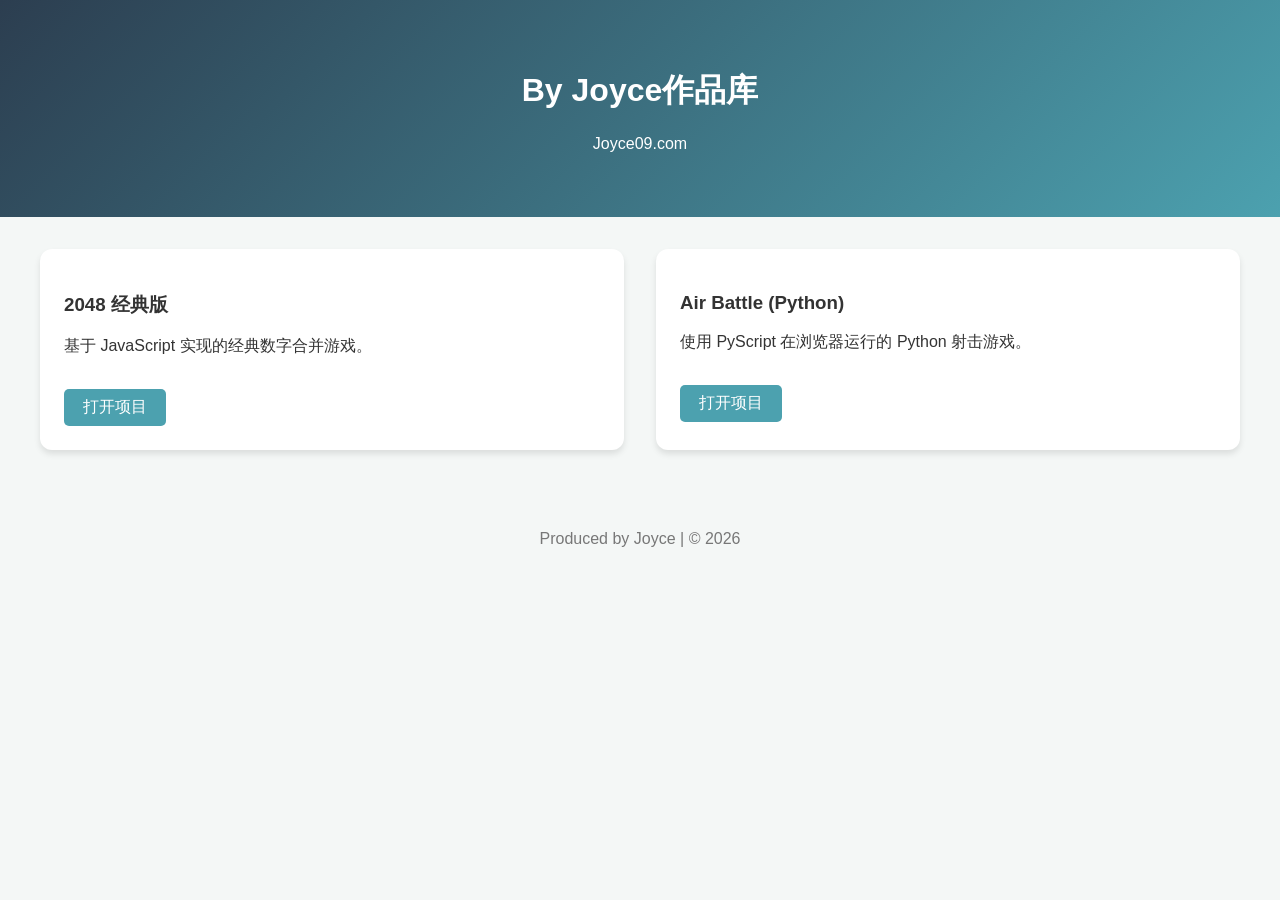
==== index.html @ f95c9ee9 "Update index.html" ====
<!DOCTYPE html>
<html lang="zh-CN">
<head>
    <meta charset="UTF-8">
    <meta name="viewport" content="width=device-width, initial-scale=1.0">
    <title>Joyce's Project Hub</title>
    <link rel="stylesheet" href="style.css">
</head>
<body>
    <header>
        <h1>By Joyce作品库</h1>
        <p>Joyce09.com</p>
    </header>

    <main class="container">
        <section class="grid">
            <div class="card">
                <div class="card-content">
                    <h3>2048 经典版</h3>
                    <p>基于 JavaScript 实现的经典数字合并游戏。</p>
                    <a href="projects/2048/index.html" class="btn">打开项目</a>
                </div>
            </div>

            <div class="card">
                <div class="card-content">
                    <h3>Air Battle (Python)</h3>
                    <p>使用 PyScript 在浏览器运行的 Python 射击游戏。</p>
                    <a href="projects/air-battle/index.html" class="btn">打开项目</a>
                </div>
            </div>

            </section>
    </main>

    <footer>
        <p>Produced by Joyce | &copy; 2026</p>
    </footer>
</body>
</html>
---- style.css ----
body {
    font-family: 'Segoe UI', Tahoma, Geneva, Verdana, sans-serif;
    margin: 0;
    background-color: #f4f7f6;
    color: #333;
}

header {
    background: linear-gradient(135deg, #2c3e50, #4ca1af);
    color: white;
    padding: 3rem 1rem;
    text-align: center;
}

.container {
    max-width: 1200px;
    margin: 2rem auto;
    padding: 0 1rem;
}

.grid {
    display: grid;
    grid-template-columns: repeat(auto-fit, minmax(300px, 1fr));
    gap: 2rem;
}

.card {
    background: white;
    border-radius: 12px;
    box-shadow: 0 4px 6px rgba(0,0,0,0.1);
    transition: transform 0.3s ease;
    overflow: hidden;
}

.card:hover {
    transform: translateY(-10px);
}

.card-content {
    padding: 1.5rem;
}

.btn {
    display: inline-block;
    margin-top: 1rem;
    padding: 0.5rem 1.2rem;
    background-color: #4ca1af;
    color: white;
    text-decoration: none;
    border-radius: 5px;
}

footer {
    text-align: center;
    padding: 2rem;
    color: #777;
}
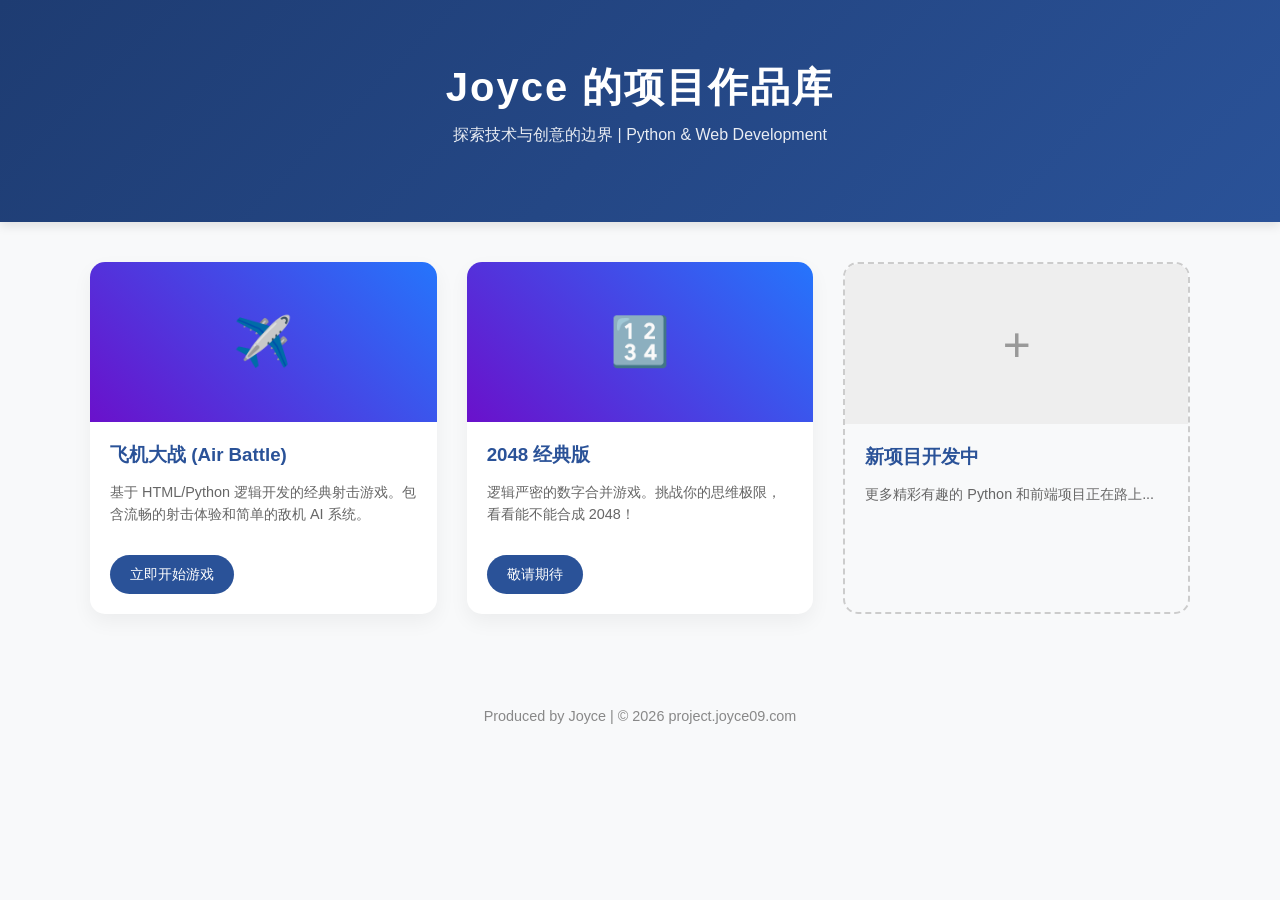
==== commit d671c09c: "Update index.html" ====
--- a/index.html
+++ b/index.html
@@ -4,37 +4,161 @@
     <meta charset="UTF-8">
     <meta name="viewport" content="width=device-width, initial-scale=1.0">
     <title>Joyce's Project Hub</title>
-    <link rel="stylesheet" href="style.css">
+    <style>
+        /* 基础样式 */
+        body {
+            font-family: 'Segoe UI', "Microsoft YaHei", sans-serif;
+            margin: 0;
+            padding: 0;
+            background-color: #f8f9fa;
+            color: #333;
+        }
+
+        /* 顶部导航/标题栏 */
+        header {
+            background: linear-gradient(135deg, #1e3c72 0%, #2a5298 100%);
+            color: white;
+            padding: 60px 20px;
+            text-align: center;
+            box-shadow: 0 4px 10px rgba(0,0,0,0.1);
+        }
+
+        header h1 {
+            margin: 0;
+            font-size: 2.5rem;
+            letter-spacing: 2px;
+        }
+
+        header p {
+            margin-top: 10px;
+            opacity: 0.9;
+        }
+
+        /* 项目容器 */
+        .container {
+            max-width: 1100px;
+            margin: 40px auto;
+            padding: 0 20px;
+        }
+
+        /* 项目网格布局 */
+        .project-grid {
+            display: grid;
+            grid-template-columns: repeat(auto-fill, minmax(300px, 1fr));
+            gap: 30px;
+        }
+
+        /* 项目卡片样式 */
+        .card {
+            background: white;
+            border-radius: 15px;
+            overflow: hidden;
+            box-shadow: 0 8px 20px rgba(0,0,0,0.05);
+            transition: all 0.3s ease;
+            display: flex;
+            flex-direction: column;
+        }
+
+        .card:hover {
+            transform: translateY(-10px);
+            box-shadow: 0 12px 30px rgba(0,0,0,0.1);
+        }
+
+        .card-image {
+            height: 160px;
+            background: #e9ecef;
+            display: flex;
+            align-items: center;
+            justify-content: center;
+            font-size: 3rem;
+            background: linear-gradient(45deg, #6a11cb 0%, #2575fc 100%);
+            color: white;
+        }
+
+        .card-content {
+            padding: 20px;
+            flex-grow: 1;
+        }
+
+        .card-content h3 {
+            margin: 0 0 10px 0;
+            color: #2a5298;
+        }
+
+        .card-content p {
+            font-size: 0.9rem;
+            color: #666;
+            line-height: 1.5;
+        }
+
+        /* 跳转按钮 */
+        .btn {
+            display: inline-block;
+            margin-top: 15px;
+            padding: 10px 20px;
+            background-color: #2a5298;
+            color: white;
+            text-decoration: none;
+            border-radius: 25px;
+            font-size: 0.9rem;
+            transition: background 0.2s;
+        }
+
+        .btn:hover {
+            background-color: #1e3c72;
+        }
+
+        /* 页脚 */
+        footer {
+            text-align: center;
+            padding: 40px 0;
+            color: #888;
+            font-size: 0.9rem;
+        }
+    </style>
 </head>
 <body>
+
     <header>
-        <h1>By Joyce作品库</h1>
-        <p>Joyce09.com</p>
+        <h1>Joyce 的项目作品库</h1>
+        <p>探索技术与创意的边界 | Python & Web Development</p>
     </header>
 
-    <main class="container">
-        <section class="grid">
+    <div class="container">
+        <div class="project-grid">
+
             <div class="card">
+                <div class="card-image">✈️</div>
                 <div class="card-content">
-                    <h3>2048 经典版</h3>
-                    <p>基于 JavaScript 实现的经典数字合并游戏。</p>
-                    <a href="projects/2048/index.html" class="btn">打开项目</a>
+                    <h3>飞机大战 (Air Battle)</h3>
+                    <p>基于 HTML/Python 逻辑开发的经典射击游戏。包含流畅的射击体验和简单的敌机 AI 系统。</p>
+                    <a href="projects/air-battle/index.html" class="btn">立即开始游戏</a>
                 </div>
             </div>
 
             <div class="card">
+                <div class="card-image">🔢</div>
                 <div class="card-content">
-                    <h3>Air Battle (Python)</h3>
-                    <p>使用 PyScript 在浏览器运行的 Python 射击游戏。</p>
-                    <a href="projects/air-battle/index.html" class="btn">打开项目</a>
+                    <h3>2048 经典版</h3>
+                    <p>逻辑严密的数字合并游戏。挑战你的思维极限，看看能不能合成 2048！</p>
+                    <a href="#" class="btn">敬请期待</a>
                 </div>
             </div>
 
-            </section>
-    </main>
+            <div class="card" style="border: 2px dashed #ccc; background: transparent; box-shadow: none;">
+                <div class="card-image" style="background: #eee; color: #999;">+</div>
+                <div class="card-content">
+                    <h3>新项目开发中</h3>
+                    <p>更多精彩有趣的 Python 和前端项目正在路上...</p>
+                </div>
+            </div>
+
+        </div>
+    </div>
 
     <footer>
-        <p>Produced by Joyce | &copy; 2026</p>
+        <p>Produced by Joyce | &copy; 2026 project.joyce09.com</p>
     </footer>
+
 </body>
 </html>
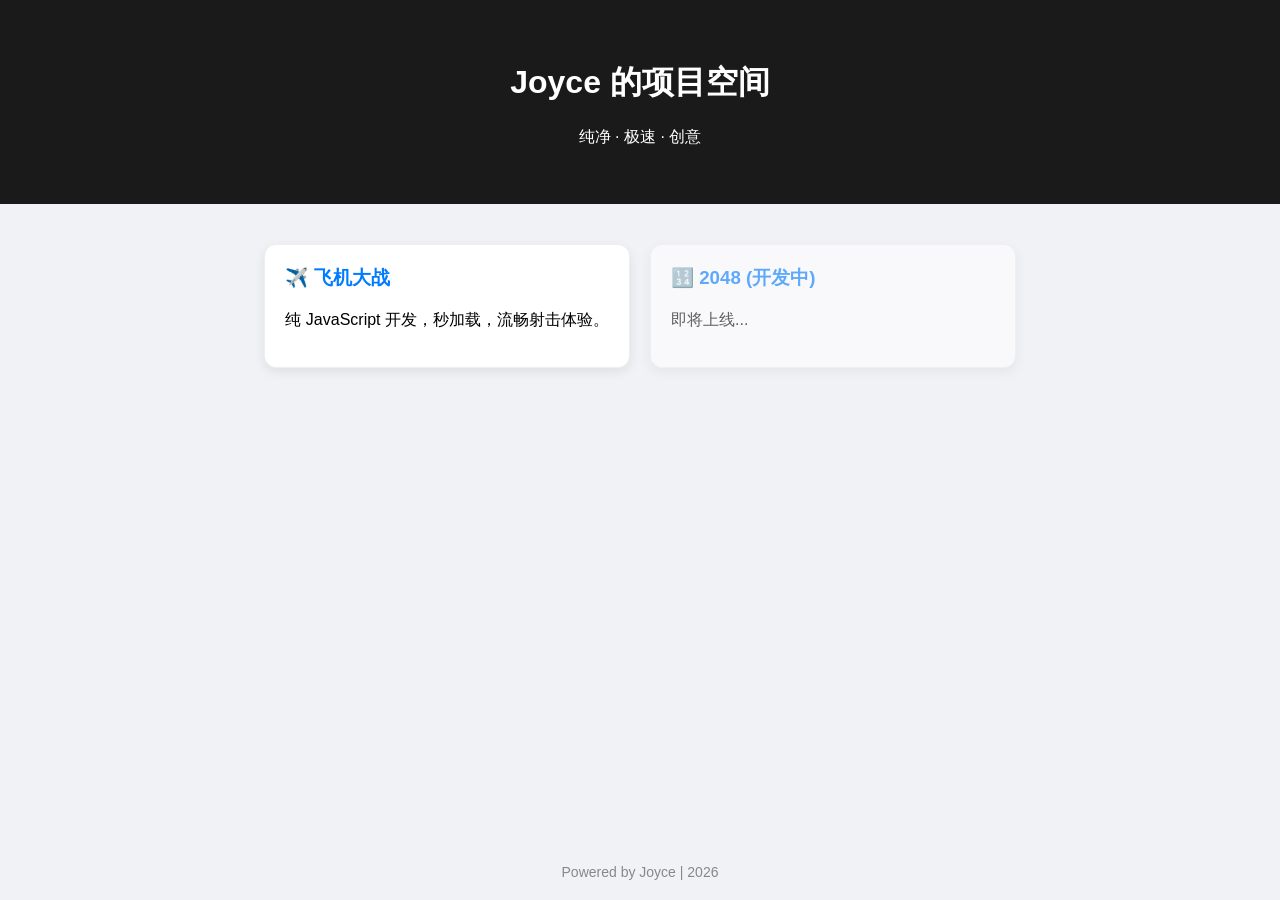
==== commit 50ab866e: "Update index.html" ====
--- a/index.html
+++ b/index.html
@@ -3,162 +3,32 @@
 <head>
     <meta charset="UTF-8">
     <meta name="viewport" content="width=device-width, initial-scale=1.0">
-    <title>Joyce's Project Hub</title>
+    <title>Joyce's Hub</title>
     <style>
-        /* 基础样式 */
-        body {
-            font-family: 'Segoe UI', "Microsoft YaHei", sans-serif;
-            margin: 0;
-            padding: 0;
-            background-color: #f8f9fa;
-            color: #333;
-        }
-
-        /* 顶部导航/标题栏 */
-        header {
-            background: linear-gradient(135deg, #1e3c72 0%, #2a5298 100%);
-            color: white;
-            padding: 60px 20px;
-            text-align: center;
-            box-shadow: 0 4px 10px rgba(0,0,0,0.1);
-        }
-
-        header h1 {
-            margin: 0;
-            font-size: 2.5rem;
-            letter-spacing: 2px;
-        }
-
-        header p {
-            margin-top: 10px;
-            opacity: 0.9;
-        }
-
-        /* 项目容器 */
-        .container {
-            max-width: 1100px;
-            margin: 40px auto;
-            padding: 0 20px;
-        }
-
-        /* 项目网格布局 */
-        .project-grid {
-            display: grid;
-            grid-template-columns: repeat(auto-fill, minmax(300px, 1fr));
-            gap: 30px;
-        }
-
-        /* 项目卡片样式 */
-        .card {
-            background: white;
-            border-radius: 15px;
-            overflow: hidden;
-            box-shadow: 0 8px 20px rgba(0,0,0,0.05);
-            transition: all 0.3s ease;
-            display: flex;
-            flex-direction: column;
-        }
-
-        .card:hover {
-            transform: translateY(-10px);
-            box-shadow: 0 12px 30px rgba(0,0,0,0.1);
-        }
-
-        .card-image {
-            height: 160px;
-            background: #e9ecef;
-            display: flex;
-            align-items: center;
-            justify-content: center;
-            font-size: 3rem;
-            background: linear-gradient(45deg, #6a11cb 0%, #2575fc 100%);
-            color: white;
-        }
-
-        .card-content {
-            padding: 20px;
-            flex-grow: 1;
-        }
-
-        .card-content h3 {
-            margin: 0 0 10px 0;
-            color: #2a5298;
-        }
-
-        .card-content p {
-            font-size: 0.9rem;
-            color: #666;
-            line-height: 1.5;
-        }
-
-        /* 跳转按钮 */
-        .btn {
-            display: inline-block;
-            margin-top: 15px;
-            padding: 10px 20px;
-            background-color: #2a5298;
-            color: white;
-            text-decoration: none;
-            border-radius: 25px;
-            font-size: 0.9rem;
-            transition: background 0.2s;
-        }
-
-        .btn:hover {
-            background-color: #1e3c72;
-        }
-
-        /* 页脚 */
-        footer {
-            text-align: center;
-            padding: 40px 0;
-            color: #888;
-            font-size: 0.9rem;
-        }
+        body { font-family: -apple-system, sans-serif; background: #f0f2f5; margin: 0; display: flex; flex-direction: column; min-height: 100vh; }
+        header { background: #1a1a1a; color: white; padding: 40px 20px; text-align: center; }
+        .container { max-width: 900px; margin: 40px auto; padding: 0 20px; display: grid; grid-template-columns: repeat(auto-fit, minmax(250px, 1fr)); gap: 20px; }
+        .card { background: white; border-radius: 12px; padding: 20px; box-shadow: 0 4px 12px rgba(0,0,0,0.08); text-decoration: none; color: inherit; transition: 0.2s; border: 1px solid #eee; }
+        .card:hover { transform: translateY(-5px); border-color: #007aff; }
+        .card h3 { margin-top: 0; color: #007aff; }
+        footer { margin-top: auto; padding: 20px; text-align: center; color: #888; font-size: 14px; }
     </style>
 </head>
 <body>
-
     <header>
-        <h1>Joyce 的项目作品库</h1>
-        <p>探索技术与创意的边界 | Python & Web Development</p>
+        <h1>Joyce 的项目空间</h1>
+        <p>纯净 · 极速 · 创意</p>
     </header>
-
     <div class="container">
-        <div class="project-grid">
-
-            <div class="card">
-                <div class="card-image">✈️</div>
-                <div class="card-content">
-                    <h3>飞机大战 (Air Battle)</h3>
-                    <p>基于 HTML/Python 逻辑开发的经典射击游戏。包含流畅的射击体验和简单的敌机 AI 系统。</p>
-                    <a href="projects/air-battle/index.html" class="btn">立即开始游戏</a>
-                </div>
-            </div>
-
-            <div class="card">
-                <div class="card-image">🔢</div>
-                <div class="card-content">
-                    <h3>2048 经典版</h3>
-                    <p>逻辑严密的数字合并游戏。挑战你的思维极限，看看能不能合成 2048！</p>
-                    <a href="#" class="btn">敬请期待</a>
-                </div>
-            </div>
-
-            <div class="card" style="border: 2px dashed #ccc; background: transparent; box-shadow: none;">
-                <div class="card-image" style="background: #eee; color: #999;">+</div>
-                <div class="card-content">
-                    <h3>新项目开发中</h3>
-                    <p>更多精彩有趣的 Python 和前端项目正在路上...</p>
-                </div>
-            </div>
-
-        </div>
+        <a href="projects/air-battle/index.html" class="card">
+            <h3>✈️ 飞机大战</h3>
+            <p>纯 JavaScript 开发，秒加载，流畅射击体验。</p>
+        </a>
+        <a href="#" class="card" style="opacity: 0.6">
+            <h3>🔢 2048 (开发中)</h3>
+            <p>即将上线...</p>
+        </a>
     </div>
-
-    <footer>
-        <p>Produced by Joyce | &copy; 2026 project.joyce09.com</p>
-    </footer>
-
+    <footer>Powered by Joyce | 2026</footer>
 </body>
 </html>
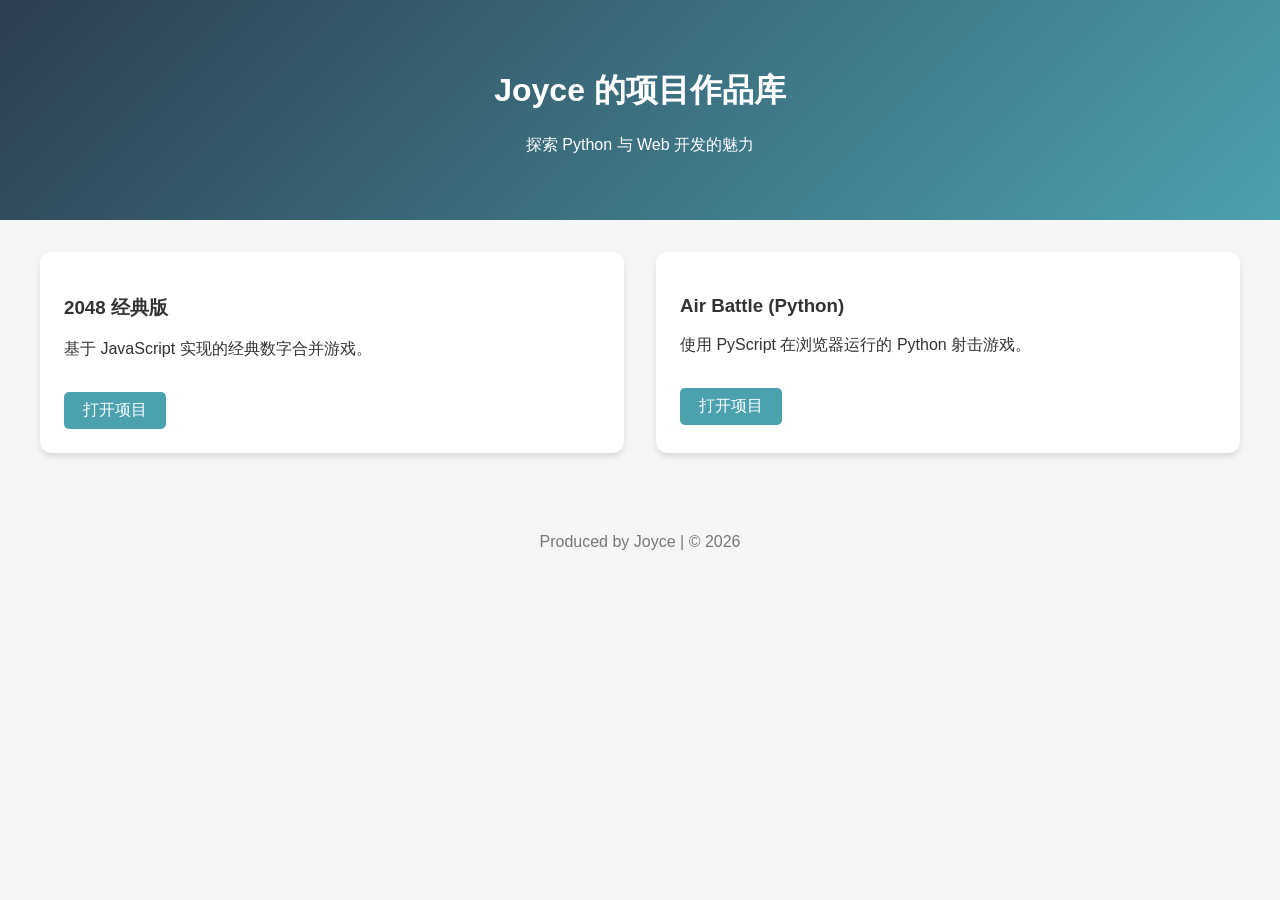
==== commit 273144eb: "Update index.html" ====
--- a/index.html
+++ b/index.html
@@ -3,32 +3,38 @@
 <head>
     <meta charset="UTF-8">
     <meta name="viewport" content="width=device-width, initial-scale=1.0">
-    <title>Joyce's Hub</title>
-    <style>
-        body { font-family: -apple-system, sans-serif; background: #f0f2f5; margin: 0; display: flex; flex-direction: column; min-height: 100vh; }
-        header { background: #1a1a1a; color: white; padding: 40px 20px; text-align: center; }
-        .container { max-width: 900px; margin: 40px auto; padding: 0 20px; display: grid; grid-template-columns: repeat(auto-fit, minmax(250px, 1fr)); gap: 20px; }
-        .card { background: white; border-radius: 12px; padding: 20px; box-shadow: 0 4px 12px rgba(0,0,0,0.08); text-decoration: none; color: inherit; transition: 0.2s; border: 1px solid #eee; }
-        .card:hover { transform: translateY(-5px); border-color: #007aff; }
-        .card h3 { margin-top: 0; color: #007aff; }
-        footer { margin-top: auto; padding: 20px; text-align: center; color: #888; font-size: 14px; }
-    </style>
+    <title>Joyce's Project Hub</title>
+    <link rel="stylesheet" href="style.css">
 </head>
 <body>
     <header>
-        <h1>Joyce 的项目空间</h1>
-        <p>纯净 · 极速 · 创意</p>
+        <h1>Joyce 的项目作品库</h1>
+        <p>探索 Python 与 Web 开发的魅力</p>
     </header>
-    <div class="container">
-        <a href="projects/air-battle/index.html" class="card">
-            <h3>✈️ 飞机大战</h3>
-            <p>纯 JavaScript 开发，秒加载，流畅射击体验。</p>
-        </a>
-        <a href="#" class="card" style="opacity: 0.6">
-            <h3>🔢 2048 (开发中)</h3>
-            <p>即将上线...</p>
-        </a>
-    </div>
-    <footer>Powered by Joyce | 2026</footer>
+
+    <main class="container">
+        <section class="grid">
+            <div class="card">
+                <div class="card-content">
+                    <h3>2048 经典版</h3>
+                    <p>基于 JavaScript 实现的经典数字合并游戏。</p>
+                    <a href="projects/2048/index.html" class="btn">打开项目</a>
+                </div>
+            </div>
+
+            <div class="card">
+                <div class="card-content">
+                    <h3>Air Battle (Python)</h3>
+                    <p>使用 PyScript 在浏览器运行的 Python 射击游戏。</p>
+                    <a href="projects/air-battle/index.html" class="btn">打开项目</a>
+                </div>
+            </div>
+
+            </section>
+    </main>
+
+    <footer>
+        <p>Produced by Joyce | &copy; 2026</p>
+    </footer>
 </body>
 </html>
--- a/style.css
+++ b/style.css
@@ -0,0 +1,57 @@
+body {
+    font-family: 'Segoe UI', Tahoma, Geneva, Verdana, sans-serif;
+    margin: 0;
+    background-color: #f4f7f6;
+    color: #333;
+}
+
+header {
+    background: linear-gradient(135deg, #2c3e50, #4ca1af);
+    color: white;
+    padding: 3rem 1rem;
+    text-align: center;
+}
+
+.container {
+    max-width: 1200px;
+    margin: 2rem auto;
+    padding: 0 1rem;
+}
+
+.grid {
+    display: grid;
+    grid-template-columns: repeat(auto-fit, minmax(300px, 1fr));
+    gap: 2rem;
+}
+
+.card {
+    background: white;
+    border-radius: 12px;
+    box-shadow: 0 4px 6px rgba(0,0,0,0.1);
+    transition: transform 0.3s ease;
+    overflow: hidden;
+}
+
+.card:hover {
+    transform: translateY(-10px);
+}
+
+.card-content {
+    padding: 1.5rem;
+}
+
+.btn {
+    display: inline-block;
+    margin-top: 1rem;
+    padding: 0.5rem 1.2rem;
+    background-color: #4ca1af;
+    color: white;
+    text-decoration: none;
+    border-radius: 5px;
+}
+
+footer {
+    text-align: center;
+    padding: 2rem;
+    color: #777;
+}
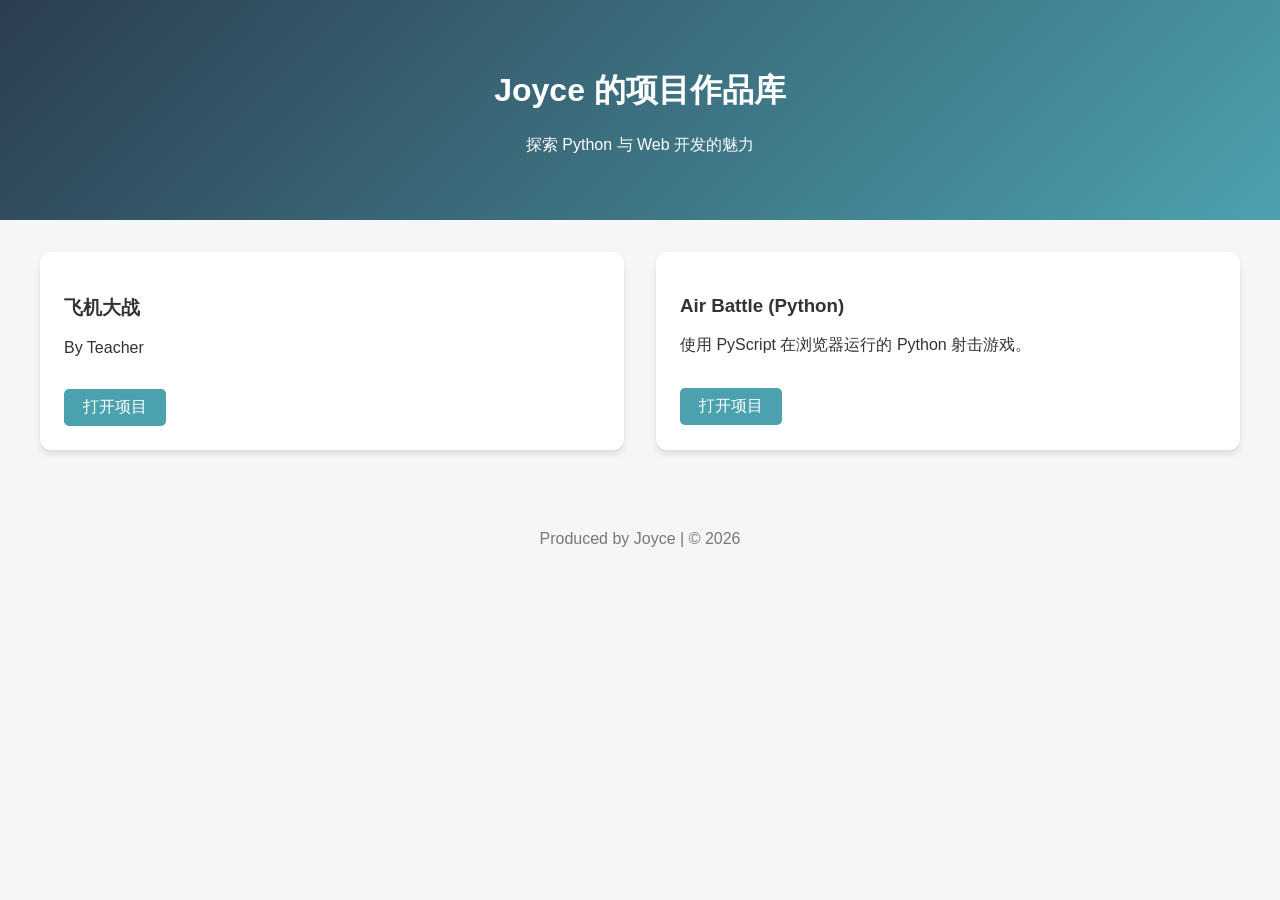
==== commit c65c6fbc: "Update index.html" ====
--- a/index.html
+++ b/index.html
@@ -16,9 +16,9 @@
         <section class="grid">
             <div class="card">
                 <div class="card-content">
-                    <h3>2048 经典版</h3>
-                    <p>基于 JavaScript 实现的经典数字合并游戏。</p>
-                    <a href="projects/2048/index.html" class="btn">打开项目</a>
+                    <h3>飞机大战</h3>
+                    <p>By Teacher</p>
+                    <a href="./飞机大战" class="btn">打开项目</a>
                 </div>
             </div>
 
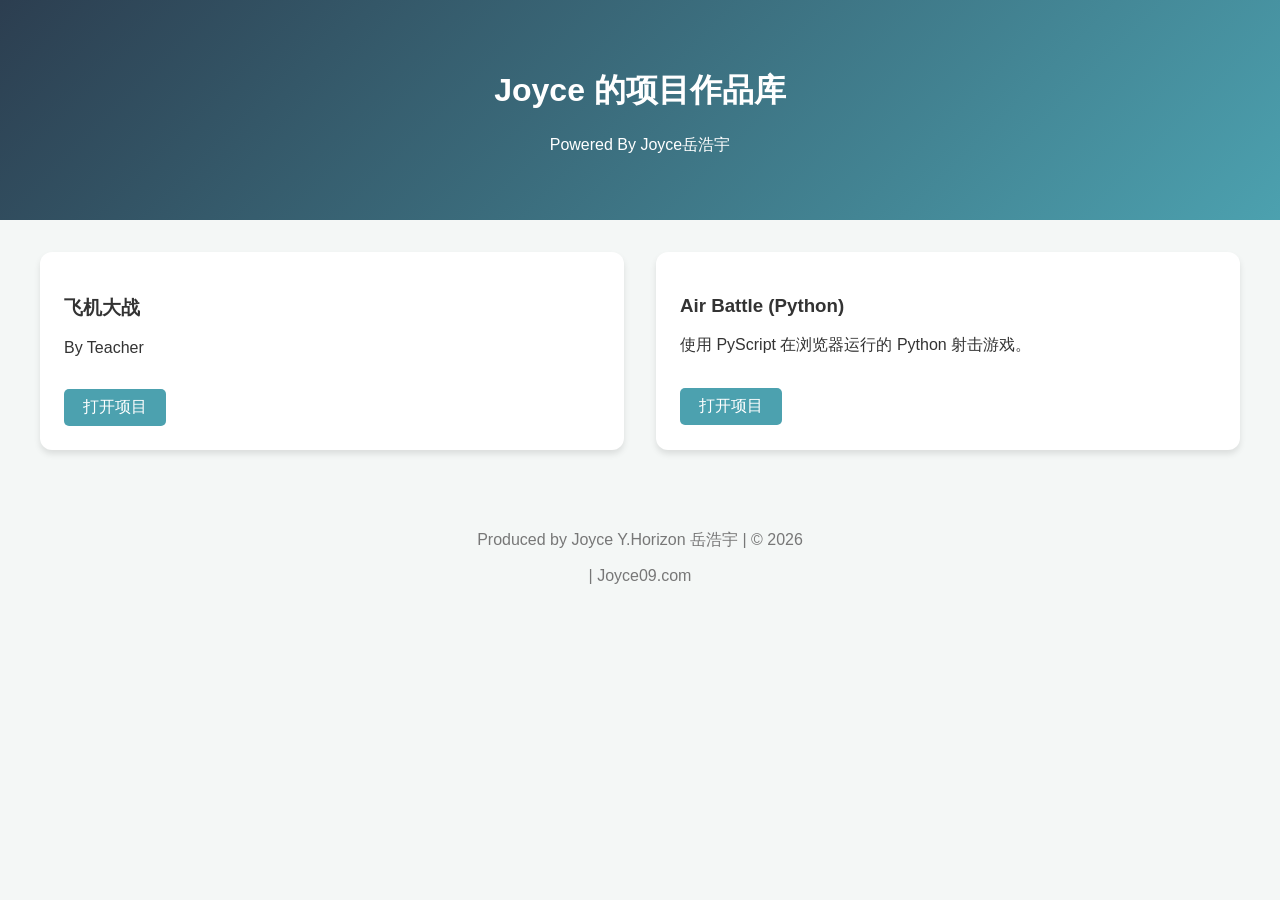
==== commit 62439cff: "Update index.html" ====
--- a/index.html
+++ b/index.html
@@ -9,7 +9,7 @@
 <body>
     <header>
         <h1>Joyce 的项目作品库</h1>
-        <p>探索 Python 与 Web 开发的魅力</p>
+        <p>Powered By Joyce岳浩宇</p>
     </header>
 
     <main class="container">
@@ -34,7 +34,7 @@
     </main>
 
     <footer>
-        <p>Produced by Joyce | &copy; 2026</p>
+        <p>Produced by Joyce Y.Horizon 岳浩宇 | &copy; 2026</p> | Joyce09.com 
     </footer>
 </body>
 </html>
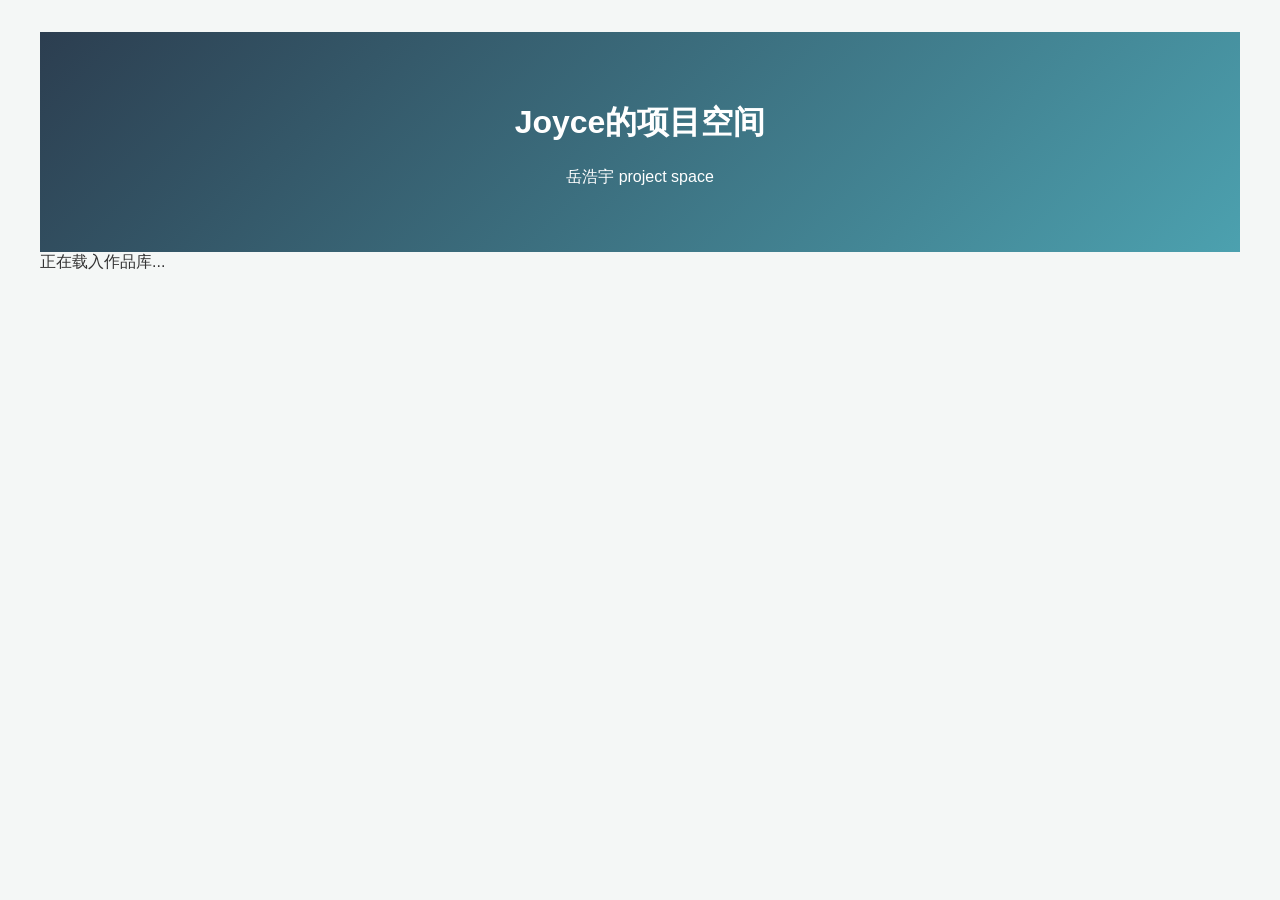
==== commit 6bf199bb: "Revise index.html for project space update" ====
--- a/index.html
+++ b/index.html
@@ -3,38 +3,25 @@
 <head>
     <meta charset="UTF-8">
     <meta name="viewport" content="width=device-width, initial-scale=1.0">
-    <title>Joyce's Project Hub</title>
+    <title>Joyce的灵感空间</title>
     <link rel="stylesheet" href="style.css">
 </head>
 <body>
-    <header>
-        <h1>Joyce 的项目作品库</h1>
-        <p>Powered By Joyce岳浩宇</p>
-    </header>
+    <div class="aurora-bg"></div>
 
-    <main class="container">
-        <section class="grid">
-            <div class="card">
-                <div class="card-content">
-                    <h3>飞机大战</h3>
-                    <p>By Teacher</p>
-                    <a href="./飞机大战" class="btn">打开项目</a>
-                </div>
+    <div class="container">
+        <header class="header">
+            <h1 class="title">Joyce的项目空间</h1>
+            <p class="subtitle">岳浩宇 project space</p>
+        </header>
+
+        <main>
+            <div id="project-grid" class="grid">
+                <div class="loading">正在载入作品库...</div>
             </div>
+        </main>
+    </div>
 
-            <div class="card">
-                <div class="card-content">
-                    <h3>Air Battle (Python)</h3>
-                    <p>使用 PyScript 在浏览器运行的 Python 射击游戏。</p>
-                    <a href="projects/air-battle/index.html" class="btn">打开项目</a>
-                </div>
-            </div>
-
-            </section>
-    </main>
-
-    <footer>
-        <p>Produced by Joyce Y.Horizon 岳浩宇 | &copy; 2026</p> | Joyce09.com 
-    </footer>
+    <script src="script.js"></script>
 </body>
 </html>
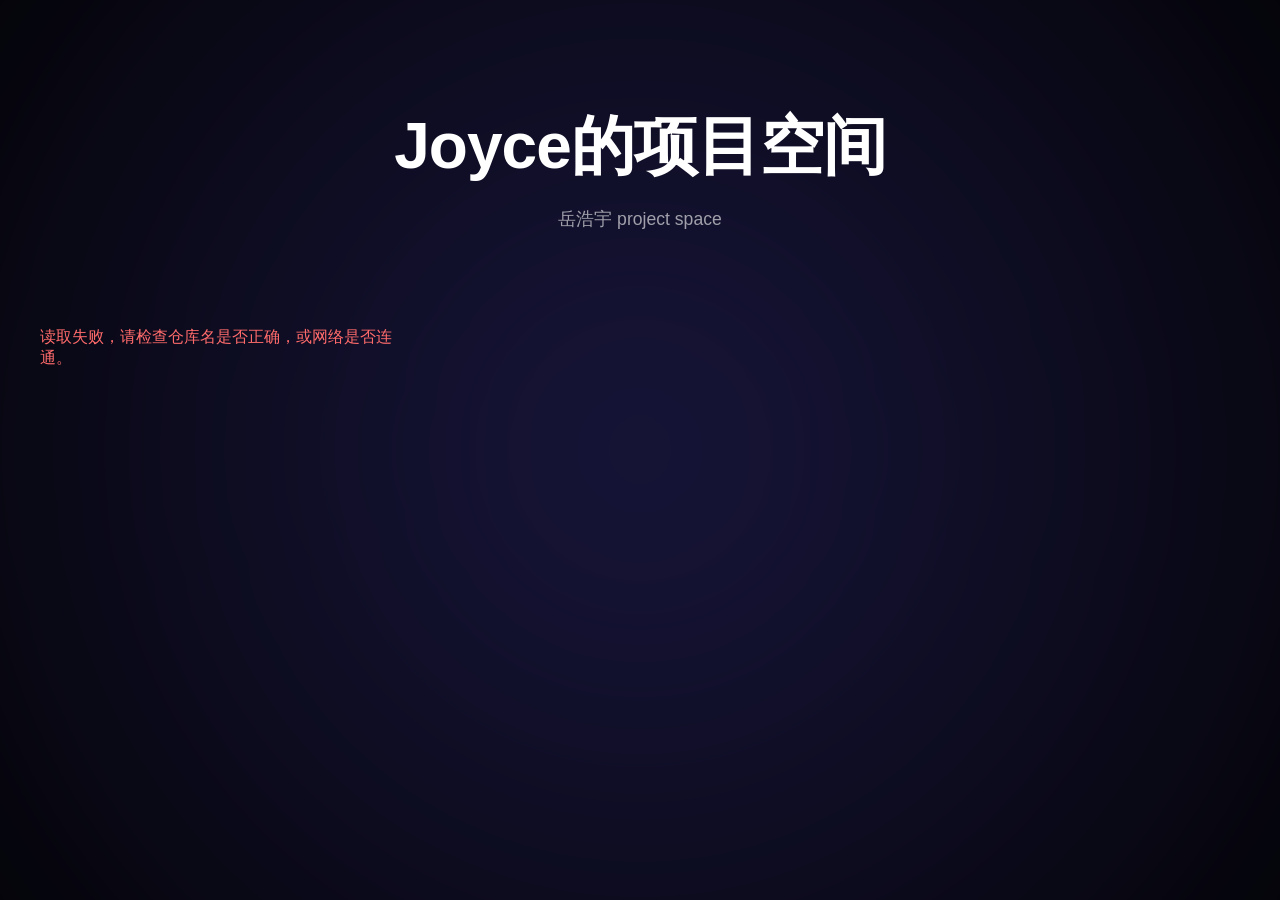
==== commit 6ccace09: "Change loading message in index.html Updated loading message in project grid." ====
--- a/index.html
+++ b/index.html
@@ -17,7 +17,7 @@
 
         <main>
             <div id="project-grid" class="grid">
-                <div class="loading">正在载入作品库...</div>
+                <div class="loading">Joyce马上为你呈现...</div>
             </div>
         </main>
     </div>
--- a/style.css
+++ b/style.css
@@ -1,57 +1,113 @@
-body {
-    font-family: 'Segoe UI', Tahoma, Geneva, Verdana, sans-serif;
-    margin: 0;
-    background-color: #f4f7f6;
-    color: #333;
+:root {
+    --glass-bg: rgba(255, 255, 255, 0.08);
+    --glass-border: 1px solid rgba(255, 255, 255, 0.15);
+    --text-main: #ffffff;
+    --text-muted: rgba(255, 255, 255, 0.6);
 }
 
-header {
-    background: linear-gradient(135deg, #2c3e50, #4ca1af);
-    color: white;
-    padding: 3rem 1rem;
-    text-align: center;
+body {
+    margin: 0;
+    padding: 0;
+    font-family: -apple-system, "SF Pro Display", BlinkMacSystemFont, sans-serif;
+    background-color: #050505;
+    color: var(--text-main);
+    min-height: 100vh;
+    overflow-x: hidden;
+}
+
+/* 极光背景动画 */
+.aurora-bg {
+    position: fixed;
+    top: -50%; left: -50%; width: 200%; height: 200%;
+    background: radial-gradient(circle at 50% 50%, #1e1b4b 0%, #000000 60%),
+                radial-gradient(circle at 80% 20%, #312e81 0%, transparent 40%),
+                radial-gradient(circle at 20% 80%, #064e3b 0%, transparent 40%);
+    filter: blur(100px);
+    z-index: -1;
+    animation: rotate 30s linear infinite;
+    opacity: 0.8;
+}
+
+@keyframes rotate {
+    0% { transform: rotate(0deg); }
+    100% { transform: rotate(360deg); }
 }
 
 .container {
     max-width: 1200px;
-    margin: 2rem auto;
-    padding: 0 1rem;
+    margin: 0 auto;
+    padding: 60px 20px;
+}
+
+.header {
+    text-align: center;
+    margin-bottom: 80px;
+}
+
+.title {
+    font-size: 4rem;
+    font-weight: 700;
+    margin-bottom: 10px;
+    letter-spacing: -1px;
+}
+
+.subtitle {
+    font-size: 1.1rem;
+    color: var(--text-muted);
 }
 
 .grid {
     display: grid;
-    grid-template-columns: repeat(auto-fit, minmax(300px, 1fr));
-    gap: 2rem;
+    grid-template-columns: repeat(auto-fill, minmax(280px, 1fr));
+    gap: 30px;
 }
 
-.card {
-    background: white;
-    border-radius: 12px;
-    box-shadow: 0 4px 6px rgba(0,0,0,0.1);
-    transition: transform 0.3s ease;
+/* 游戏/作品卡片 */
+.project-card {
+    background: var(--glass-bg);
+    backdrop-filter: blur(20px);
+    -webkit-backdrop-filter: blur(20px);
+    border: var(--glass-border);
+    border-radius: 24px;
+    padding: 40px 30px;
+    text-decoration: none;
+    color: var(--text-main);
+    display: flex;
+    flex-direction: column;
+    align-items: center;
+    text-align: center;
+    transition: all 0.4s cubic-bezier(0.25, 1, 0.5, 1);
+    position: relative;
     overflow: hidden;
 }
 
-.card:hover {
+.project-card:hover {
     transform: translateY(-10px);
+    background: rgba(255, 255, 255, 0.12);
+    box-shadow: 0 20px 40px rgba(0, 0, 0, 0.4);
+    border-color: rgba(255, 255, 255, 0.3);
 }
 
-.card-content {
-    padding: 1.5rem;
+.project-card:active {
+    transform: scale(0.96);
 }
 
-.btn {
-    display: inline-block;
-    margin-top: 1rem;
-    padding: 0.5rem 1.2rem;
-    background-color: #4ca1af;
-    color: white;
-    text-decoration: none;
-    border-radius: 5px;
+.card-icon {
+    font-size: 54px;
+    margin-bottom: 20px;
+    filter: drop-shadow(0 4px 10px rgba(0,0,0,0.3));
 }
 
-footer {
-    text-align: center;
-    padding: 2rem;
-    color: #777;
-}+.card-title {
+    font-size: 1.5rem;
+    font-weight: 600;
+    margin-bottom: 8px;
+}
+
+.card-action {
+    margin-top: 20px;
+    font-size: 0.9rem;
+    color: #4ade80; /* 柔和的霓虹绿，提示可运行 */
+    font-weight: 500;
+    opacity: 0.8;
+}
